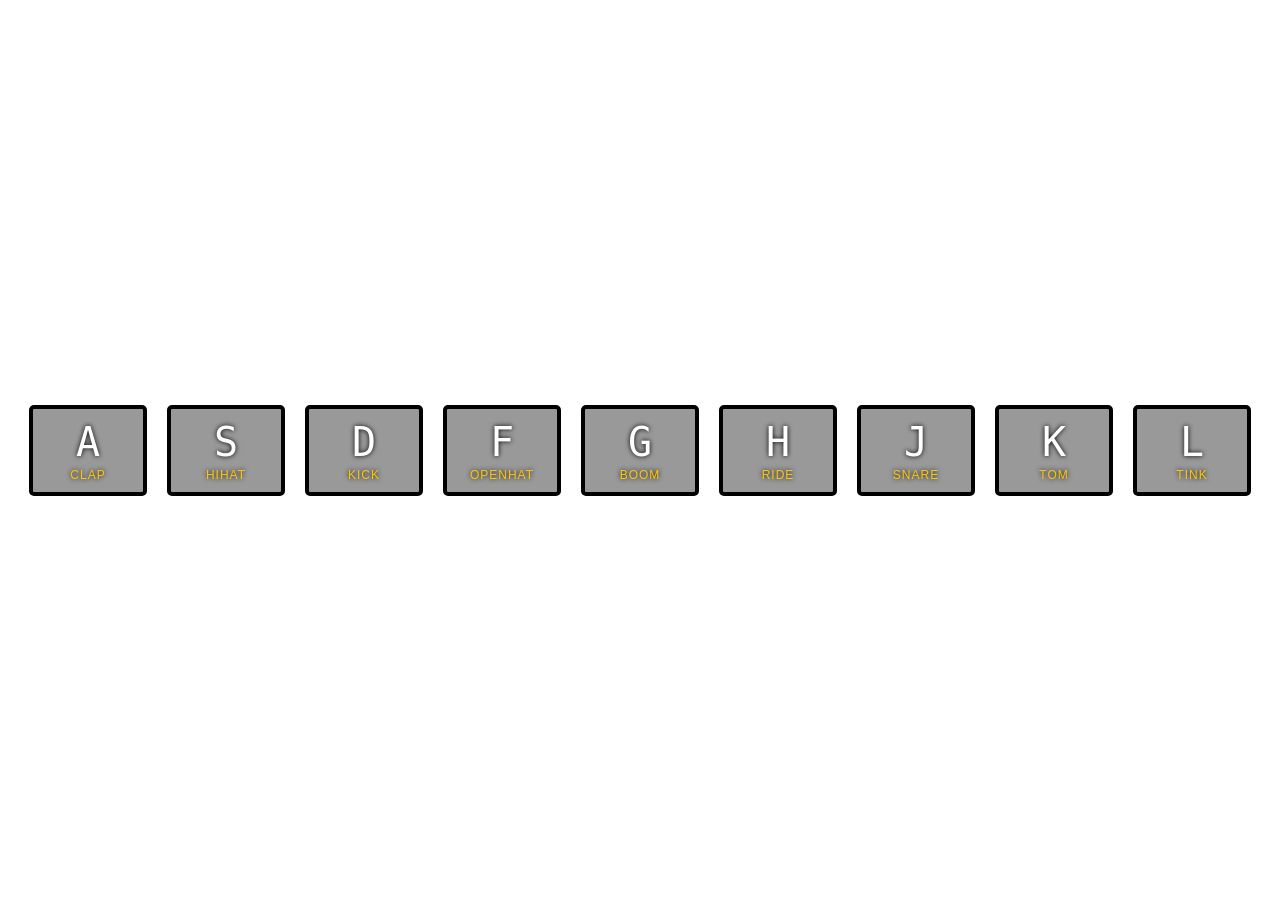
==== index-START.html @ fe631f9e "initial commit" ====
<!DOCTYPE html>
<html lang="en">
<head>
  <meta charset="UTF-8">
  <title>JS Drum Kit</title>
  <link rel="stylesheet" href="style.css">
</head>
<body>


  <div class="keys">
    <div data-key="65" class="key">
      <kbd>A</kbd>
      <span class="sound">clap</span>
    </div>
    <div data-key="83" class="key">
      <kbd>S</kbd>
      <span class="sound">hihat</span>
    </div>
    <div data-key="68" class="key">
      <kbd>D</kbd>
      <span class="sound">kick</span>
    </div>
    <div data-key="70" class="key">
      <kbd>F</kbd>
      <span class="sound">openhat</span>
    </div>
    <div data-key="71" class="key">
      <kbd>G</kbd>
      <span class="sound">boom</span>
    </div>
    <div data-key="72" class="key">
      <kbd>H</kbd>
      <span class="sound">ride</span>
    </div>
    <div data-key="74" class="key">
      <kbd>J</kbd>
      <span class="sound">snare</span>
    </div>
    <div data-key="75" class="key">
      <kbd>K</kbd>
      <span class="sound">tom</span>
    </div>
    <div data-key="76" class="key">
      <kbd>L</kbd>
      <span class="sound">tink</span>
    </div>
  </div>

  <audio data-key="65" src="sounds/clap.wav"></audio>
  <audio data-key="83" src="sounds/hihat.wav"></audio>
  <audio data-key="68" src="sounds/kick.wav"></audio>
  <audio data-key="70" src="sounds/openhat.wav"></audio>
  <audio data-key="71" src="sounds/boom.wav"></audio>
  <audio data-key="72" src="sounds/ride.wav"></audio>
  <audio data-key="74" src="sounds/snare.wav"></audio>
  <audio data-key="75" src="sounds/tom.wav"></audio>
  <audio data-key="76" src="sounds/tink.wav"></audio>

<script>

</script>


</body>
</html>
---- style.css ----
html {
  font-size: 10px;
  background:url(http://i.imgur.com/b9r5sEL.jpg) bottom center;
  background-size: cover;
}
body,html {
  margin: 0;
  padding: 0;
  font-family: sans-serif;
}

.keys {
  display:flex;
  flex:1;
  min-height:100vh;
  align-items: center;
  justify-content: center;
}

.key {
  border:4px solid black;
  border-radius:5px;
  margin:1rem;
  font-size: 1.5rem;
  padding:1rem .5rem;
  transition:all .07s;
  width:100px;
  text-align: center;
  color:white;
  background:rgba(0,0,0,0.4);
  text-shadow:0 0 5px black;
}

.playing {
  transform:scale(1.1);
  border-color:#ffc600;
  box-shadow: 0 0 10px #ffc600;
}

kbd {
  display: block;
  font-size: 40px;
}

.sound {
  font-size: 1.2rem;
  text-transform: uppercase;
  letter-spacing: 1px;
  color:#ffc600;
}
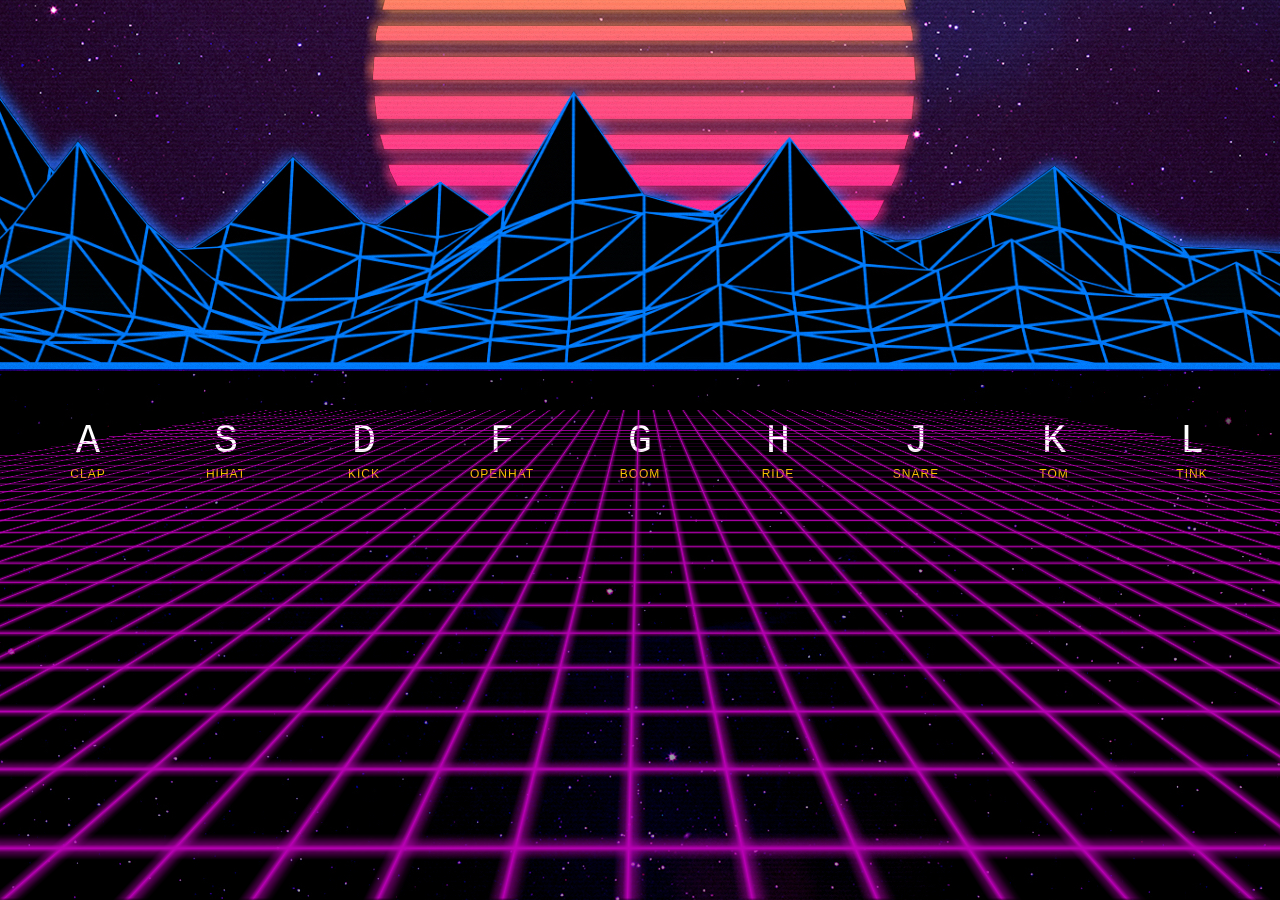
==== commit fcd9f71d: "add grid snippet" ====
--- a/index-START.html
+++ b/index-START.html
@@ -4,9 +4,9 @@
   <meta charset="UTF-8">
   <title>JS Drum Kit</title>
   <link rel="stylesheet" href="style.css">
+<link rel="stylesheet" href="css/style.css">
 </head>
 <body>
-
 
   <div class="keys">
     <div data-key="65" class="key">
@@ -57,10 +57,12 @@
   <audio data-key="75" src="sounds/tom.wav"></audio>
   <audio data-key="76" src="sounds/tink.wav"></audio>
 
+<div class='grid-bottom'></div>
+
 <script>
 
 </script>
 
 
-</body>
+</body> 
 </html>
--- a/style.css
+++ b/style.css
@@ -1,6 +1,6 @@
 html {
   font-size: 10px;
-  background:url(http://i.imgur.com/b9r5sEL.jpg) bottom center;
+  background:url(images/background.jpg) bottom center;
   background-size: cover;
 }
 body,html {
--- a/css/style.css
+++ b/css/style.css
@@ -0,0 +1,48 @@
+body {
+  position: absolute;
+  top: 0;
+  right: 0;
+  bottom: 0;
+  left: 0;
+  margin: auto;
+  background:url(../images/background.jpg) bottom center;
+  -webkit-transform-style: preserve-3d;
+          transform-style: preserve-3d;
+  -webkit-perspective: 600px;
+          perspective: 600px;
+  overflow: hidden;
+}
+
+.grid-bottom {
+  position: absolute;
+  top: 0;
+  right: 0;
+  bottom: 0;
+  left: 0;
+  margin: auto;
+  background-size: 50px 50px;
+}
+
+.grid-bottom {
+  background-image: -webkit-linear-gradient(bottom, rgba(0, 0, 0, 0) 19%, rgba(184, 1, 179, 0.5) 24%, #b900b4 25%, #b900b4 26%, rgba(184, 1, 179, 0.5) 27%, rgba(0, 0, 0, 0) 32%, rgba(0, 0, 0, 0) 69%, rgba(184, 1, 179, 0.5) 74%, #b900b4 75%, #b900b4 76%, rgba(184, 1, 179, 0.5) 77%, rgba(0, 0, 0, 0) 82%, rgba(0, 0, 0, 0)), -webkit-linear-gradient(left, rgba(0, 0, 0, 0) 19%, rgba(184, 1, 179, 0.5) 24%, #b900b4 25%, #b900b4 26%, rgba(184, 1, 179, 0.5) 27%, rgba(0, 0, 0, 0) 32%, rgba(0, 0, 0, 0) 69%, rgba(184, 1, 179, 0.5) 74%, #b900b4 75%, #b900b4 76%, rgba(184, 1, 179, 0.5) 77%, rgba(0, 0, 0, 0) 82%, rgba(0, 0, 0, 0));
+  background-image: linear-gradient(0deg, rgba(0, 0, 0, 0) 19%, rgba(184, 1, 179, 0.5) 24%, #b900b4 25%, #b900b4 26%, rgba(184, 1, 179, 0.5) 27%, rgba(0, 0, 0, 0) 32%, rgba(0, 0, 0, 0) 69%, rgba(184, 1, 179, 0.5) 74%, #b900b4 75%, #b900b4 76%, rgba(184, 1, 179, 0.5) 77%, rgba(0, 0, 0, 0) 82%, rgba(0, 0, 0, 0)), linear-gradient(90deg, rgba(0, 0, 0, 0) 19%, rgba(184, 1, 179, 0.5) 24%, #b900b4 25%, #b900b4 26%, rgba(184, 1, 179, 0.5) 27%, rgba(0, 0, 0, 0) 32%, rgba(0, 0, 0, 0) 69%, rgba(184, 1, 179, 0.5) 74%, #b900b4 75%, #b900b4 76%, rgba(184, 1, 179, 0.5) 77%, rgba(0, 0, 0, 0) 82%, rgba(0, 0, 0, 0));
+  -webkit-transform: rotateX(80deg) scale(2);
+          transform: rotateX(80deg) scale(5);
+  -webkit-transform-origin: bottom center;
+          transform-origin: bottom center;
+
+  -webkit-animation: rad 1s linear infinite;
+          animation: rad 1s linear infinite;
+}
+
+@-webkit-keyframes rad {
+  100% {
+    background-position: 50px 50px;
+  }
+}
+
+@keyframes rad {
+  100% {
+    background-position: 0px 50px;
+  }
+}
